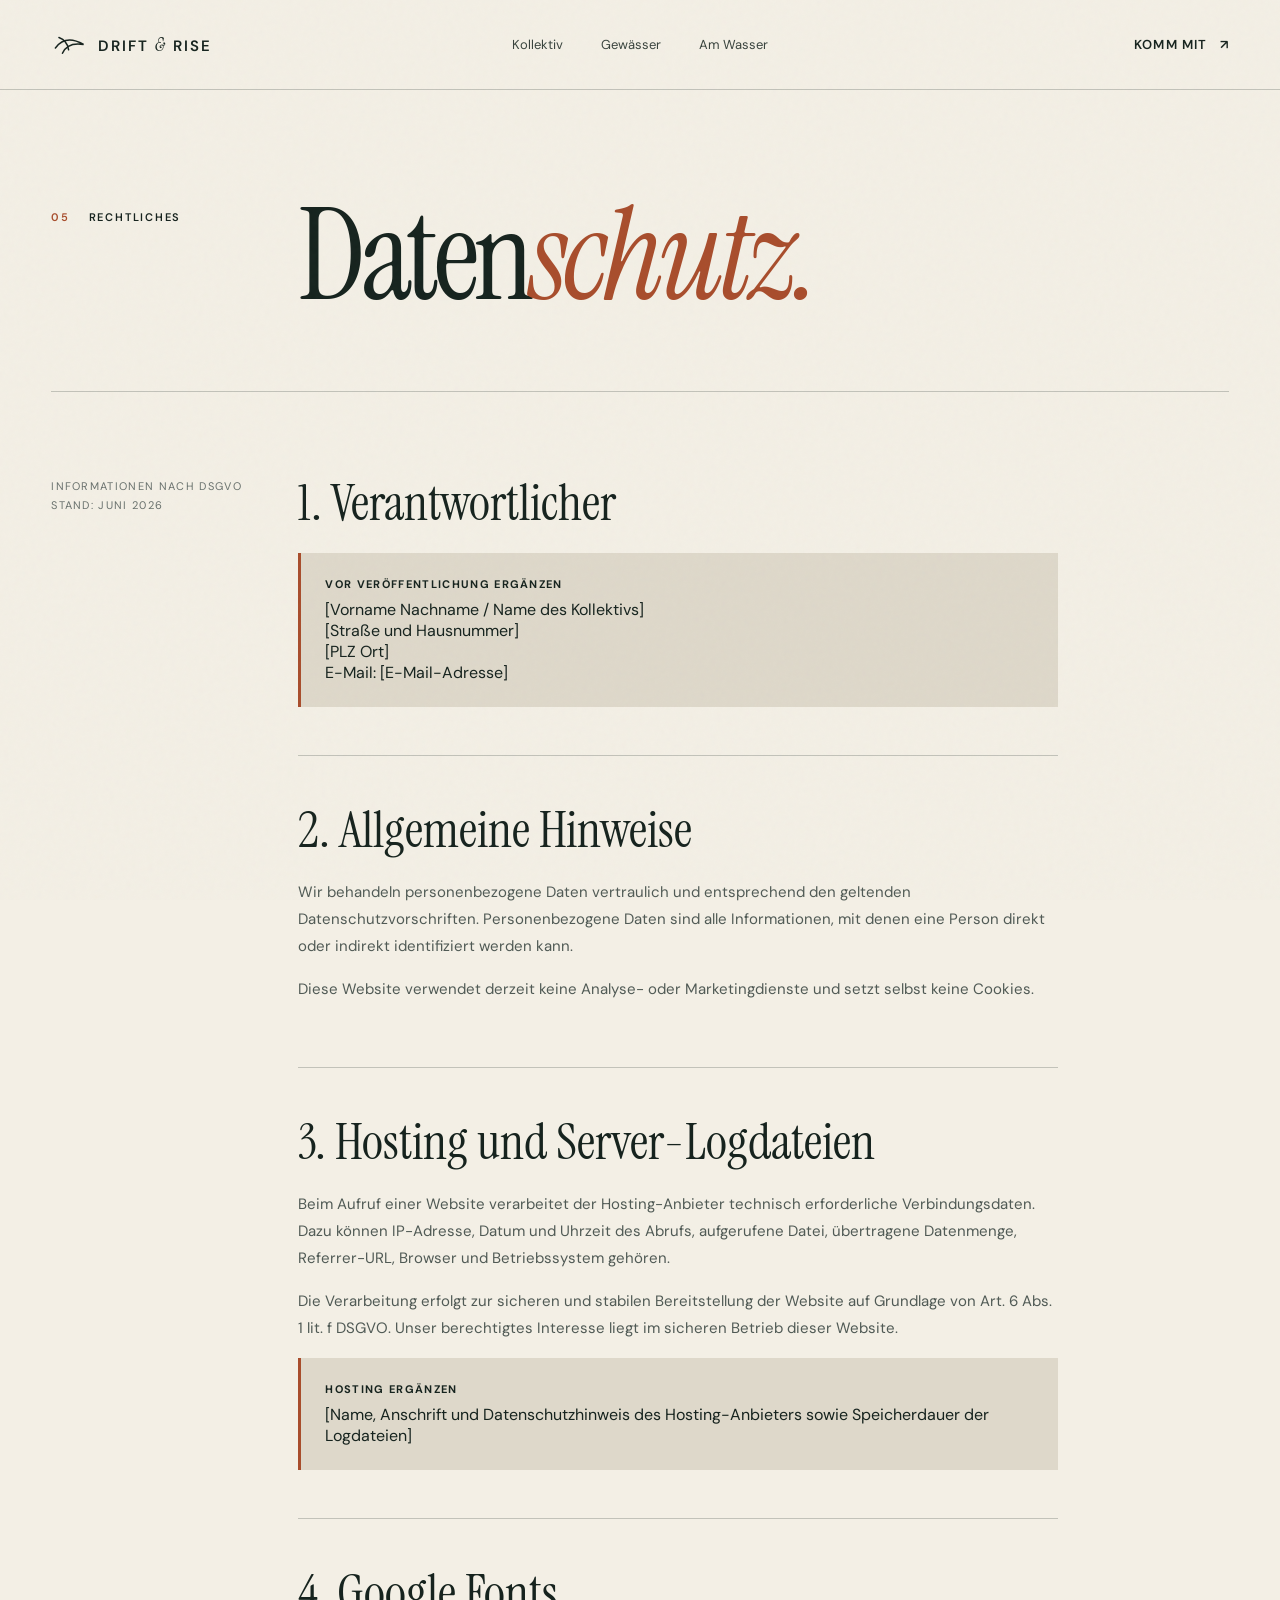
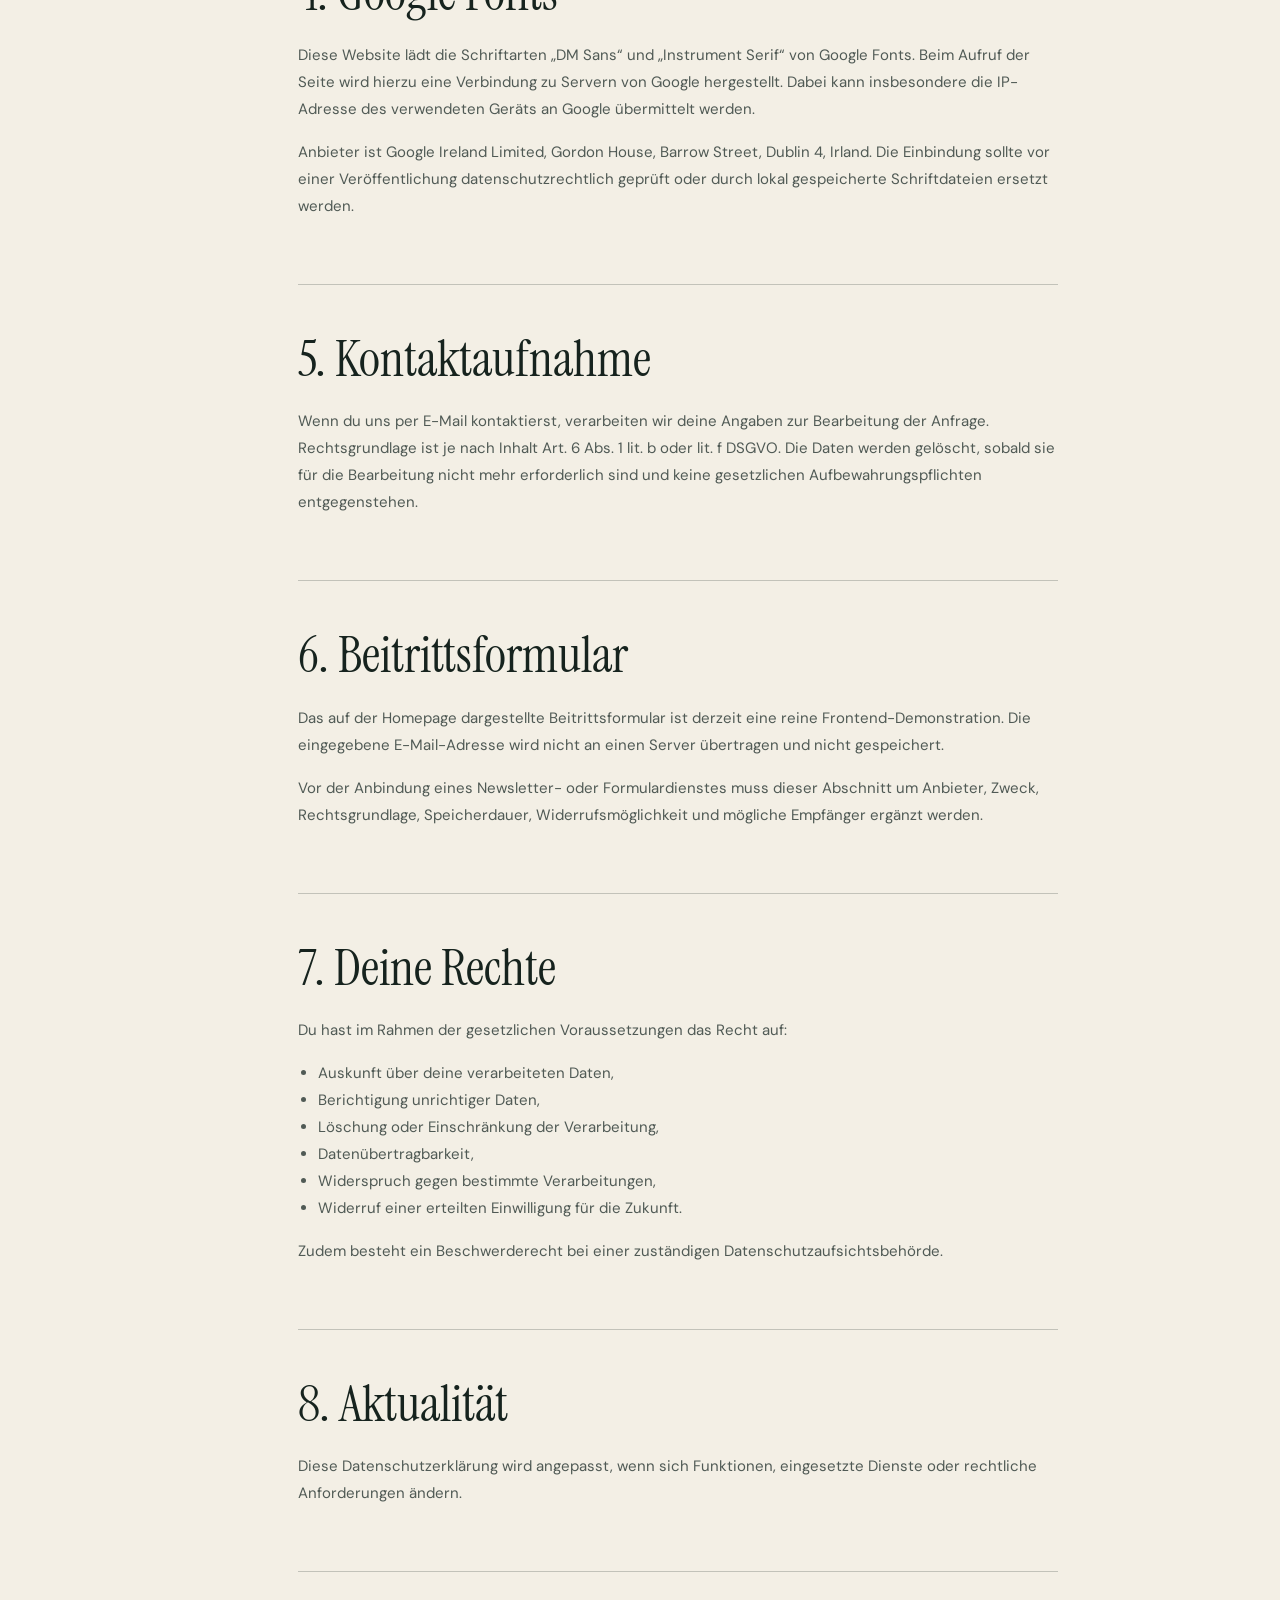
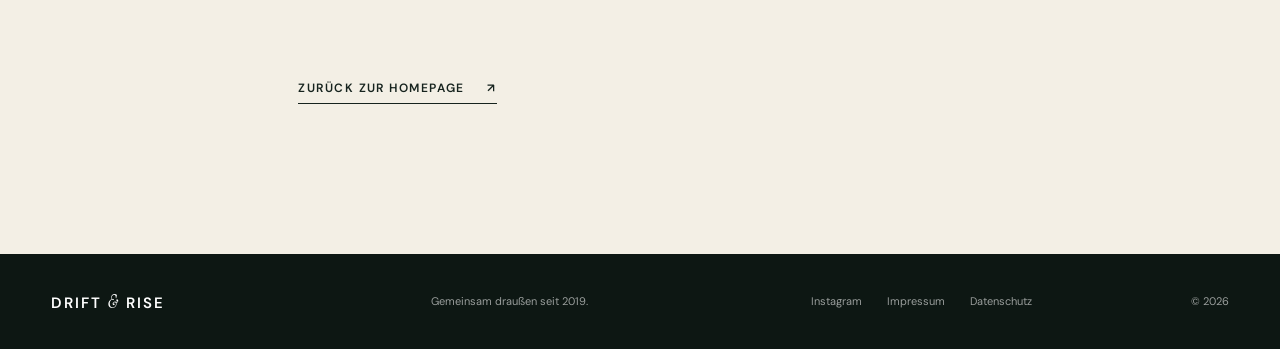
==== datenschutz.html @ ae82c60b "Add files via upload" ====
<!doctype html>
<html lang="de">
  <head>
    <meta charset="UTF-8" />
    <meta name="viewport" content="width=device-width, initial-scale=1.0" />
    <meta name="robots" content="noindex" />
    <title>Datenschutz — Drift & Rise</title>
    <link rel="preconnect" href="https://fonts.googleapis.com" />
    <link rel="preconnect" href="https://fonts.gstatic.com" crossorigin />
    <link
      href="https://fonts.googleapis.com/css2?family=DM+Sans:wght@400;500;600&family=Instrument+Serif:ital@0;1&display=swap"
      rel="stylesheet"
    />
    <link rel="stylesheet" href="styles.css" />
  </head>
  <body class="legal-page">
    <div class="grain" aria-hidden="true"></div>

    <header class="site-header">
      <a class="brand" href="index.html" aria-label="Drift & Rise Startseite">
        <svg viewBox="0 0 42 42" aria-hidden="true">
          <path d="M5 25c8-11 18-12 32-4-12-2-20 1-24 10" />
          <path d="M9 13c6 2 10 7 11 14" />
        </svg>
        <span>DRIFT <i>&</i> RISE</span>
      </a>
      <nav class="desktop-nav" aria-label="Hauptnavigation">
        <a href="index.html#kollektiv">Kollektiv</a>
        <a href="index.html#wasser">Gewässer</a>
        <a href="index.html#tage">Am Wasser</a>
      </nav>
      <a class="header-cta" href="index.html#beitreten">Komm mit <span>↗</span></a>
      <button class="menu-toggle" aria-label="Menü öffnen" aria-expanded="false">
        <span></span><span></span>
      </button>
    </header>

    <div class="mobile-menu" aria-hidden="true">
      <nav>
        <a href="index.html#kollektiv">Kollektiv</a>
        <a href="index.html#wasser">Gewässer</a>
        <a href="index.html#tage">Am Wasser</a>
        <a href="index.html#beitreten">Komm mit</a>
      </nav>
    </div>

    <main class="legal-main">
      <div class="legal-heading">
        <div class="section-label"><span>05</span><p>Rechtliches</p></div>
        <h1>Daten<em>schutz.</em></h1>
      </div>

      <div class="legal-layout">
        <aside class="legal-aside">
          <p>Informationen nach DSGVO<br />Stand: Juni 2026</p>
        </aside>
        <div class="legal-content">
          <section>
            <h2>1. Verantwortlicher</h2>
            <div class="legal-placeholder">
              <strong>Vor Veröffentlichung ergänzen</strong>
              [Vorname Nachname / Name des Kollektivs]<br />
              [Straße und Hausnummer]<br />
              [PLZ Ort]<br />
              E-Mail: [E-Mail-Adresse]
            </div>
          </section>

          <section>
            <h2>2. Allgemeine Hinweise</h2>
            <p>
              Wir behandeln personenbezogene Daten vertraulich und entsprechend
              den geltenden Datenschutzvorschriften. Personenbezogene Daten sind
              alle Informationen, mit denen eine Person direkt oder indirekt
              identifiziert werden kann.
            </p>
            <p>
              Diese Website verwendet derzeit keine Analyse- oder
              Marketingdienste und setzt selbst keine Cookies.
            </p>
          </section>

          <section>
            <h2>3. Hosting und Server-Logdateien</h2>
            <p>
              Beim Aufruf einer Website verarbeitet der Hosting-Anbieter
              technisch erforderliche Verbindungsdaten. Dazu können IP-Adresse,
              Datum und Uhrzeit des Abrufs, aufgerufene Datei, übertragene
              Datenmenge, Referrer-URL, Browser und Betriebssystem gehören.
            </p>
            <p>
              Die Verarbeitung erfolgt zur sicheren und stabilen Bereitstellung
              der Website auf Grundlage von Art. 6 Abs. 1 lit. f DSGVO. Unser
              berechtigtes Interesse liegt im sicheren Betrieb dieser Website.
            </p>
            <div class="legal-placeholder">
              <strong>Hosting ergänzen</strong>
              [Name, Anschrift und Datenschutzhinweis des Hosting-Anbieters sowie
              Speicherdauer der Logdateien]
            </div>
          </section>

          <section>
            <h2>4. Google Fonts</h2>
            <p>
              Diese Website lädt die Schriftarten „DM Sans“ und „Instrument
              Serif“ von Google Fonts. Beim Aufruf der Seite wird hierzu eine
              Verbindung zu Servern von Google hergestellt. Dabei kann
              insbesondere die IP-Adresse des verwendeten Geräts an Google
              übermittelt werden.
            </p>
            <p>
              Anbieter ist Google Ireland Limited, Gordon House, Barrow Street,
              Dublin 4, Irland. Die Einbindung sollte vor einer Veröffentlichung
              datenschutzrechtlich geprüft oder durch lokal gespeicherte
              Schriftdateien ersetzt werden.
            </p>
          </section>

          <section>
            <h2>5. Kontaktaufnahme</h2>
            <p>
              Wenn du uns per E-Mail kontaktierst, verarbeiten wir deine Angaben
              zur Bearbeitung der Anfrage. Rechtsgrundlage ist je nach Inhalt
              Art. 6 Abs. 1 lit. b oder lit. f DSGVO. Die Daten werden gelöscht,
              sobald sie für die Bearbeitung nicht mehr erforderlich sind und
              keine gesetzlichen Aufbewahrungspflichten entgegenstehen.
            </p>
          </section>

          <section>
            <h2>6. Beitrittsformular</h2>
            <p>
              Das auf der Homepage dargestellte Beitrittsformular ist derzeit
              eine reine Frontend-Demonstration. Die eingegebene E-Mail-Adresse
              wird nicht an einen Server übertragen und nicht gespeichert.
            </p>
            <p>
              Vor der Anbindung eines Newsletter- oder Formulardienstes muss
              dieser Abschnitt um Anbieter, Zweck, Rechtsgrundlage,
              Speicherdauer, Widerrufsmöglichkeit und mögliche Empfänger ergänzt
              werden.
            </p>
          </section>

          <section>
            <h2>7. Deine Rechte</h2>
            <p>Du hast im Rahmen der gesetzlichen Voraussetzungen das Recht auf:</p>
            <ul>
              <li>Auskunft über deine verarbeiteten Daten,</li>
              <li>Berichtigung unrichtiger Daten,</li>
              <li>Löschung oder Einschränkung der Verarbeitung,</li>
              <li>Datenübertragbarkeit,</li>
              <li>Widerspruch gegen bestimmte Verarbeitungen,</li>
              <li>Widerruf einer erteilten Einwilligung für die Zukunft.</li>
            </ul>
            <p>
              Zudem besteht ein Beschwerderecht bei einer zuständigen
              Datenschutzaufsichtsbehörde.
            </p>
          </section>

          <section>
            <h2>8. Aktualität</h2>
            <p>
              Diese Datenschutzerklärung wird angepasst, wenn sich Funktionen,
              eingesetzte Dienste oder rechtliche Anforderungen ändern.
            </p>
          </section>

          <a class="text-link legal-back" href="index.html">Zurück zur Homepage <span>↗</span></a>
        </div>
      </div>
    </main>

    <footer>
      <a class="brand footer-brand" href="index.html"><span>DRIFT <i>&</i> RISE</span></a>
      <p>Gemeinsam draußen seit 2019.</p>
      <div>
        <a href="#">Instagram</a>
        <a href="impressum.html">Impressum</a>
        <a href="datenschutz.html" aria-current="page">Datenschutz</a>
      </div>
      <p>© 2026</p>
    </footer>

    <script src="script.js"></script>
  </body>
</html>
---- styles.css ----
:root {
  --ink: #16231e;
  --ink-soft: #26362f;
  --paper: #e9e4d8;
  --paper-light: #f3efe5;
  --rust: #a84d2c;
  --lime: #c8d25a;
  --line: rgba(22, 35, 30, 0.22);
  --serif: "Instrument Serif", Georgia, serif;
  --sans: "DM Sans", Arial, sans-serif;
}

* {
  box-sizing: border-box;
}

html {
  scroll-behavior: smooth;
}

body {
  margin: 0;
  color: var(--ink);
  background: var(--paper);
  font-family: var(--sans);
  font-size: 16px;
}

body.menu-open {
  overflow: hidden;
}

a {
  color: inherit;
  text-decoration: none;
}

button,
input {
  font: inherit;
}

.grain {
  position: fixed;
  inset: 0;
  z-index: 100;
  opacity: 0.035;
  pointer-events: none;
  background-image: url("data:image/svg+xml,%3Csvg viewBox='0 0 180 180' xmlns='http://www.w3.org/2000/svg'%3E%3Cfilter id='n'%3E%3CfeTurbulence type='fractalNoise' baseFrequency='.9' numOctaves='4' stitchTiles='stitch'/%3E%3C/filter%3E%3Crect width='100%25' height='100%25' filter='url(%23n)' opacity='.75'/%3E%3C/svg%3E");
}

.site-header {
  position: absolute;
  z-index: 20;
  top: 0;
  left: 0;
  width: 100%;
  display: grid;
  grid-template-columns: 1fr auto 1fr;
  align-items: center;
  padding: 26px 4vw;
  color: #fff;
  border-bottom: 1px solid rgba(255, 255, 255, 0.28);
}

.brand {
  display: flex;
  align-items: center;
  gap: 10px;
  width: max-content;
  font-size: 15px;
  font-weight: 600;
  letter-spacing: 0.13em;
}

.brand svg {
  width: 37px;
  height: 37px;
  fill: none;
  stroke: currentColor;
  stroke-width: 1.7;
  stroke-linecap: round;
}

.brand i {
  font-family: var(--serif);
  font-size: 19px;
  font-weight: 400;
}

.desktop-nav {
  display: flex;
  gap: 38px;
  font-size: 13px;
}

.desktop-nav a {
  position: relative;
  opacity: 0.84;
}

.desktop-nav a::after {
  content: "";
  position: absolute;
  bottom: -5px;
  left: 0;
  width: 100%;
  height: 1px;
  background: #fff;
  transform: scaleX(0);
  transform-origin: right;
  transition: transform 0.25s ease;
}

.desktop-nav a:hover::after {
  transform: scaleX(1);
  transform-origin: left;
}

.header-cta {
  justify-self: end;
  font-size: 13px;
  font-weight: 600;
  text-transform: uppercase;
  letter-spacing: 0.08em;
}

.header-cta span {
  margin-left: 9px;
}

.menu-toggle,
.mobile-menu {
  display: none;
}

.hero {
  position: relative;
  min-height: 780px;
  height: 100vh;
  color: #fff;
  overflow: hidden;
}

.hero-image,
.hero-shade {
  position: absolute;
  inset: 0;
  width: 100%;
  height: 100%;
}

.hero-image {
  object-fit: cover;
  object-position: center;
  transform: scale(1.025);
  animation: settle 1.8s cubic-bezier(0.2, 0.8, 0.2, 1) forwards;
}

@keyframes settle {
  to {
    transform: scale(1);
  }
}

.hero-shade {
  background:
    linear-gradient(90deg, rgba(8, 18, 15, 0.6) 0%, rgba(8, 18, 15, 0.05) 65%),
    linear-gradient(0deg, rgba(8, 18, 15, 0.55) 0%, transparent 40%),
    linear-gradient(180deg, rgba(8, 18, 15, 0.3) 0%, transparent 30%);
}

.hero-copy {
  position: relative;
  z-index: 2;
  height: 100%;
  display: flex;
  flex-direction: column;
  justify-content: flex-end;
  padding: 150px 4vw 58px;
}

.eyebrow {
  margin: 0 0 24px;
  font-size: 11px;
  font-weight: 600;
  text-transform: uppercase;
  letter-spacing: 0.21em;
}

.light {
  color: rgba(255, 255, 255, 0.73);
}

.hero h1,
.manifesto h2,
.waters h2,
.notes-heading h2,
.join h2 {
  margin: 0;
  font-family: var(--serif);
  font-weight: 400;
  line-height: 0.86;
  letter-spacing: -0.035em;
}

.hero h1 {
  max-width: 950px;
  font-size: clamp(76px, 10.5vw, 164px);
}

em {
  font-weight: 400;
}

.hero-bottom {
  display: flex;
  align-items: flex-end;
  justify-content: space-between;
  margin-top: 46px;
  border-top: 1px solid rgba(255, 255, 255, 0.35);
  padding-top: 23px;
}

.hero-bottom p {
  max-width: 470px;
  margin: 0;
  font-size: 15px;
  line-height: 1.6;
  color: rgba(255, 255, 255, 0.77);
}

.circle-link {
  display: grid;
  width: 48px;
  height: 48px;
  place-items: center;
  border: 1px solid rgba(255, 255, 255, 0.55);
  border-radius: 50%;
  transition: background 0.2s, color 0.2s;
}

.circle-link:hover {
  color: var(--ink);
  background: #fff;
}

.hero-index {
  position: absolute;
  z-index: 3;
  right: 4vw;
  top: 110px;
  color: rgba(255, 255, 255, 0.66);
  font-size: 10px;
  line-height: 1.7;
  letter-spacing: 0.12em;
  text-align: right;
}

.section {
  display: grid;
  grid-template-columns: 21% 1fr;
  padding: 130px 4vw;
}

.section-label {
  display: flex;
  align-items: flex-start;
  gap: 19px;
  padding-top: 10px;
  font-size: 11px;
  font-weight: 600;
  text-transform: uppercase;
  letter-spacing: 0.16em;
}

.section-label span {
  color: var(--rust);
}

.section-label p {
  margin: 0;
}

.manifesto {
  background: var(--paper-light);
}

.manifesto-copy {
  max-width: 1060px;
}

.kicker {
  margin: 0 0 54px;
  font-size: 13px;
  font-weight: 600;
}

.manifesto h2 {
  font-size: clamp(55px, 6.4vw, 102px);
}

.manifesto h2 em {
  color: var(--rust);
}

.manifesto-meta {
  display: flex;
  align-items: flex-end;
  justify-content: space-between;
  margin-top: 70px;
  padding-top: 25px;
  border-top: 1px solid var(--line);
}

.manifesto-meta p {
  max-width: 560px;
  margin: 0;
  color: #5b645f;
  font-size: 15px;
  line-height: 1.8;
}

.text-link {
  padding-bottom: 7px;
  border-bottom: 1px solid currentColor;
  font-size: 12px;
  font-weight: 600;
  text-transform: uppercase;
  letter-spacing: 0.12em;
}

.text-link span {
  margin-left: 18px;
}

.waters {
  min-height: 900px;
  color: #fff;
  background:
    linear-gradient(90deg, rgba(17, 31, 25, 0.96), rgba(18, 41, 32, 0.78)),
    url("assets/river-hero.png") center / cover;
}

.light-label {
  color: rgba(255, 255, 255, 0.77);
}

.light-label span {
  color: var(--lime);
}

.waters-content {
  align-self: center;
}

.waters h2 {
  font-size: clamp(72px, 9vw, 140px);
}

.waters h2 em {
  color: var(--lime);
}

.river-list {
  margin-top: 85px;
}

.river {
  border-top: 1px solid rgba(255, 255, 255, 0.22);
}

.river:last-child {
  border-bottom: 1px solid rgba(255, 255, 255, 0.22);
}

.river button {
  width: 100%;
  display: grid;
  grid-template-columns: 60px 1fr 180px 30px;
  align-items: center;
  padding: 22px 0;
  color: inherit;
  background: transparent;
  border: 0;
  text-align: left;
  cursor: pointer;
}

.river-name {
  font-family: var(--serif);
  font-size: 31px;
}

.river-number,
.river-type {
  color: rgba(255, 255, 255, 0.58);
  font-size: 11px;
  letter-spacing: 0.1em;
  text-transform: uppercase;
}

.river-icon {
  display: grid;
  width: 30px;
  height: 30px;
  place-items: center;
  border: 1px solid rgba(255, 255, 255, 0.3);
  border-radius: 50%;
  opacity: 0;
  transform: translate(-7px, 7px);
  transition: 0.25s ease;
}

.river:hover .river-icon,
.river.active .river-icon {
  opacity: 1;
  transform: translate(0);
}

.river:hover .river-name {
  font-style: italic;
  color: var(--lime);
}

.field-notes {
  background: var(--paper);
  padding-bottom: 150px;
}

.notes-heading h2 {
  font-size: clamp(72px, 8.5vw, 132px);
}

.notes-heading h2 em {
  color: var(--rust);
}

.notes-grid {
  grid-column: 1 / -1;
  display: grid;
  grid-template-columns: 1.2fr 0.8fr 0.85fr;
  gap: 18px;
  margin-top: 90px;
}

.note-card {
  position: relative;
  min-height: 520px;
  overflow: hidden;
  padding: 36px;
}

.note-content {
  position: absolute;
  z-index: 2;
  right: 36px;
  bottom: 38px;
  left: 36px;
}

.note-tag {
  margin: 0 0 18px;
  font-size: 10px;
  font-weight: 600;
  text-transform: uppercase;
  letter-spacing: 0.15em;
  opacity: 0.68;
}

.note-card h3 {
  margin: 0;
  font-family: var(--serif);
  font-size: 42px;
  font-weight: 400;
  line-height: 0.95;
}

.note-content > p:last-child {
  max-width: 330px;
  margin: 19px 0 0;
  font-size: 13px;
  line-height: 1.6;
  opacity: 0.72;
}

.note-dark {
  color: #fff;
  background: var(--ink-soft);
}

.note-light {
  background: #d3d2b8;
}

.note-rust {
  color: #fff;
  background: var(--rust);
}

.note-arrow {
  position: absolute;
  top: 35px;
  right: 35px;
  z-index: 3;
  display: grid;
  width: 38px;
  height: 38px;
  place-items: center;
  border: 1px solid rgba(255, 255, 255, 0.42);
  border-radius: 50%;
}

.topo-art {
  position: absolute;
  inset: 0;
  opacity: 0.3;
}

.topo-art svg {
  width: 100%;
  height: 100%;
  fill: none;
  stroke: var(--lime);
  stroke-width: 1.1;
}

.topo-art circle {
  fill: var(--lime);
  stroke: none;
}

.quote-mark {
  font-family: var(--serif);
  font-size: 120px;
  line-height: 1;
  color: var(--rust);
}

blockquote {
  margin: 40px 0 0;
  font-family: var(--serif);
  font-size: 37px;
  font-style: italic;
  line-height: 1.1;
}

.hatch-lines {
  position: absolute;
  inset: -10%;
  opacity: 0.15;
  background: repeating-linear-gradient(
    112deg,
    transparent 0,
    transparent 28px,
    #fff 29px,
    #fff 30px
  );
  transform: rotate(-7deg);
}

.join {
  position: relative;
  display: grid;
  grid-template-columns: 1fr 0.72fr;
  gap: 10vw;
  overflow: hidden;
  padding: 140px 8vw;
  color: #fff;
  background: var(--ink);
}

.join-copy,
.join-form {
  position: relative;
  z-index: 2;
}

.join h2 {
  font-size: clamp(65px, 7vw, 110px);
}

.join h2 em {
  color: var(--lime);
}

.join-copy > p:last-child {
  max-width: 500px;
  margin: 40px 0 0;
  color: rgba(255, 255, 255, 0.63);
  font-size: 14px;
  line-height: 1.7;
}

.join-form {
  align-self: end;
  padding-bottom: 7px;
}

.join-form label {
  display: block;
  margin-bottom: 16px;
  color: rgba(255, 255, 255, 0.57);
  font-size: 11px;
  font-weight: 600;
  text-transform: uppercase;
  letter-spacing: 0.15em;
}

.input-row {
  display: flex;
  border-bottom: 1px solid rgba(255, 255, 255, 0.48);
}

.input-row input {
  width: 100%;
  padding: 18px 0;
  color: #fff;
  background: transparent;
  border: 0;
  outline: none;
  font-family: var(--serif);
  font-size: 27px;
}

.input-row input::placeholder {
  color: rgba(255, 255, 255, 0.28);
}

.input-row button {
  color: var(--lime);
  background: none;
  border: 0;
  font-size: 22px;
  cursor: pointer;
}

.form-status {
  min-height: 20px;
  margin: 15px 0 0;
  color: var(--lime);
  font-size: 12px;
}

.join-mark {
  position: absolute;
  right: -40px;
  top: -50px;
  width: 430px;
  color: rgba(255, 255, 255, 0.035);
}

.join-mark svg {
  fill: none;
  stroke: currentColor;
  stroke-width: 2;
}

footer {
  display: grid;
  grid-template-columns: 1fr 1fr 1fr auto;
  align-items: center;
  gap: 30px;
  padding: 35px 4vw;
  color: rgba(255, 255, 255, 0.58);
  background: #0d1713;
  font-size: 11px;
}

.footer-brand {
  color: #fff;
}

footer p {
  margin: 0;
}

footer div {
  display: flex;
  gap: 25px;
}

.legal-page {
  background: var(--paper-light);
}

.legal-page .site-header {
  position: relative;
  color: var(--ink);
  background: var(--paper-light);
  border-color: var(--line);
}

.legal-page .desktop-nav a::after {
  background: var(--ink);
}

.legal-page .menu-toggle span {
  background: var(--ink);
}

.legal-page.menu-open .menu-toggle span {
  background: #fff;
}

.legal-main {
  min-height: 70vh;
  padding: 110px 4vw 150px;
}

.legal-heading {
  display: grid;
  grid-template-columns: 21% 1fr;
  padding-bottom: 80px;
  border-bottom: 1px solid var(--line);
}

.legal-heading h1 {
  max-width: 1000px;
  margin: 0;
  font-family: var(--serif);
  font-size: clamp(76px, 10vw, 155px);
  font-weight: 400;
  line-height: 0.87;
  letter-spacing: -0.04em;
}

.legal-heading h1 em {
  color: var(--rust);
}

.legal-layout {
  display: grid;
  grid-template-columns: 21% minmax(0, 760px);
  padding-top: 85px;
}

.legal-aside {
  color: #69716d;
  font-size: 11px;
  line-height: 1.7;
  text-transform: uppercase;
  letter-spacing: 0.12em;
}

.legal-aside p {
  margin: 0;
}

.legal-content section {
  padding: 0 0 48px;
  margin-bottom: 48px;
  border-bottom: 1px solid var(--line);
}

.legal-content section:last-child {
  margin-bottom: 0;
}

.legal-content h2 {
  margin: 0 0 24px;
  font-family: var(--serif);
  font-size: clamp(34px, 4vw, 52px);
  font-weight: 400;
  line-height: 1;
}

.legal-content h3 {
  margin: 30px 0 10px;
  font-size: 13px;
  text-transform: uppercase;
  letter-spacing: 0.1em;
}

.legal-content p,
.legal-content li {
  color: #505a55;
  font-size: 15px;
  line-height: 1.8;
}

.legal-content p {
  margin: 0 0 16px;
}

.legal-content ul {
  padding-left: 20px;
}

.legal-content a {
  border-bottom: 1px solid currentColor;
}

.legal-placeholder {
  padding: 24px;
  color: var(--ink);
  background: #ded8ca;
  border-left: 3px solid var(--rust);
}

.legal-placeholder strong {
  display: block;
  margin-bottom: 8px;
  font-size: 11px;
  text-transform: uppercase;
  letter-spacing: 0.12em;
}

.legal-back {
  display: inline-block;
  margin-top: 60px;
}

.reveal {
  opacity: 0;
  transform: translateY(28px);
  transition: opacity 0.7s ease, transform 0.7s ease;
}

.reveal.visible {
  opacity: 1;
  transform: translateY(0);
}

@media (max-width: 900px) {
  .desktop-nav,
  .header-cta {
    display: none;
  }

  .site-header {
    grid-template-columns: 1fr auto;
    padding: 20px;
  }

  .legal-heading,
  .legal-layout {
    grid-template-columns: 1fr;
  }

  .legal-main {
    padding: 75px 20px 100px;
  }

  .legal-heading .section-label {
    margin-bottom: 50px;
  }

  .legal-aside {
    margin-bottom: 55px;
  }

  .menu-toggle {
    display: flex;
    flex-direction: column;
    gap: 6px;
    width: 40px;
    padding: 10px 5px;
    background: none;
    border: 0;
  }

  .menu-toggle span {
    width: 100%;
    height: 1px;
    background: #fff;
    transition: 0.3s;
  }

  .menu-open .menu-toggle span:first-child {
    transform: translateY(3.5px) rotate(45deg);
  }

  .menu-open .menu-toggle span:last-child {
    transform: translateY(-3.5px) rotate(-45deg);
  }

  .mobile-menu {
    position: fixed;
    z-index: 15;
    inset: 0;
    display: grid;
    place-items: center;
    visibility: hidden;
    color: #fff;
    background: var(--ink);
    opacity: 0;
    transition: 0.3s;
  }

  .menu-open .mobile-menu {
    visibility: visible;
    opacity: 1;
  }

  .mobile-menu nav {
    display: flex;
    flex-direction: column;
    gap: 22px;
    font-family: var(--serif);
    font-size: 50px;
    text-align: center;
  }

  .hero {
    min-height: 720px;
  }

  .hero-copy {
    padding: 120px 20px 30px;
  }

  .hero h1 {
    font-size: clamp(62px, 18vw, 108px);
  }

  .legal-heading h1 {
    font-size: 67px;
  }

  .hero-index {
    display: none;
  }

  .section {
    grid-template-columns: 1fr;
    padding: 90px 20px;
  }

  .section-label {
    margin-bottom: 65px;
  }

  .manifesto-meta {
    display: block;
  }

  .manifesto-meta .text-link {
    display: inline-block;
    margin-top: 35px;
  }

  .waters {
    min-height: auto;
  }

  .river button {
    grid-template-columns: 40px 1fr 30px;
  }

  .river-type {
    display: none;
  }

  .notes-grid {
    grid-template-columns: 1fr;
    margin-top: 60px;
  }

  .note-card {
    min-height: 450px;
  }

  .join {
    grid-template-columns: 1fr;
    padding: 100px 20px;
  }

  .join-form {
    margin-top: 30px;
  }

  footer {
    grid-template-columns: 1fr 1fr;
  }
}

@media (max-width: 520px) {
  .hero h1 {
    font-size: 67px;
  }

  .hero-bottom {
    align-items: center;
  }

  .hero-bottom p {
    max-width: 270px;
    font-size: 13px;
  }

  .manifesto h2 {
    font-size: 50px;
  }

  .waters h2,
  .notes-heading h2 {
    font-size: 68px;
  }

  .join h2 {
    font-size: 59px;
  }

  footer {
    grid-template-columns: 1fr;
  }

  footer div {
    flex-wrap: wrap;
  }
}

@media (prefers-reduced-motion: reduce) {
  html {
    scroll-behavior: auto;
  }

  *,
  *::before,
  *::after {
    animation-duration: 0.01ms !important;
    transition-duration: 0.01ms !important;
  }
}
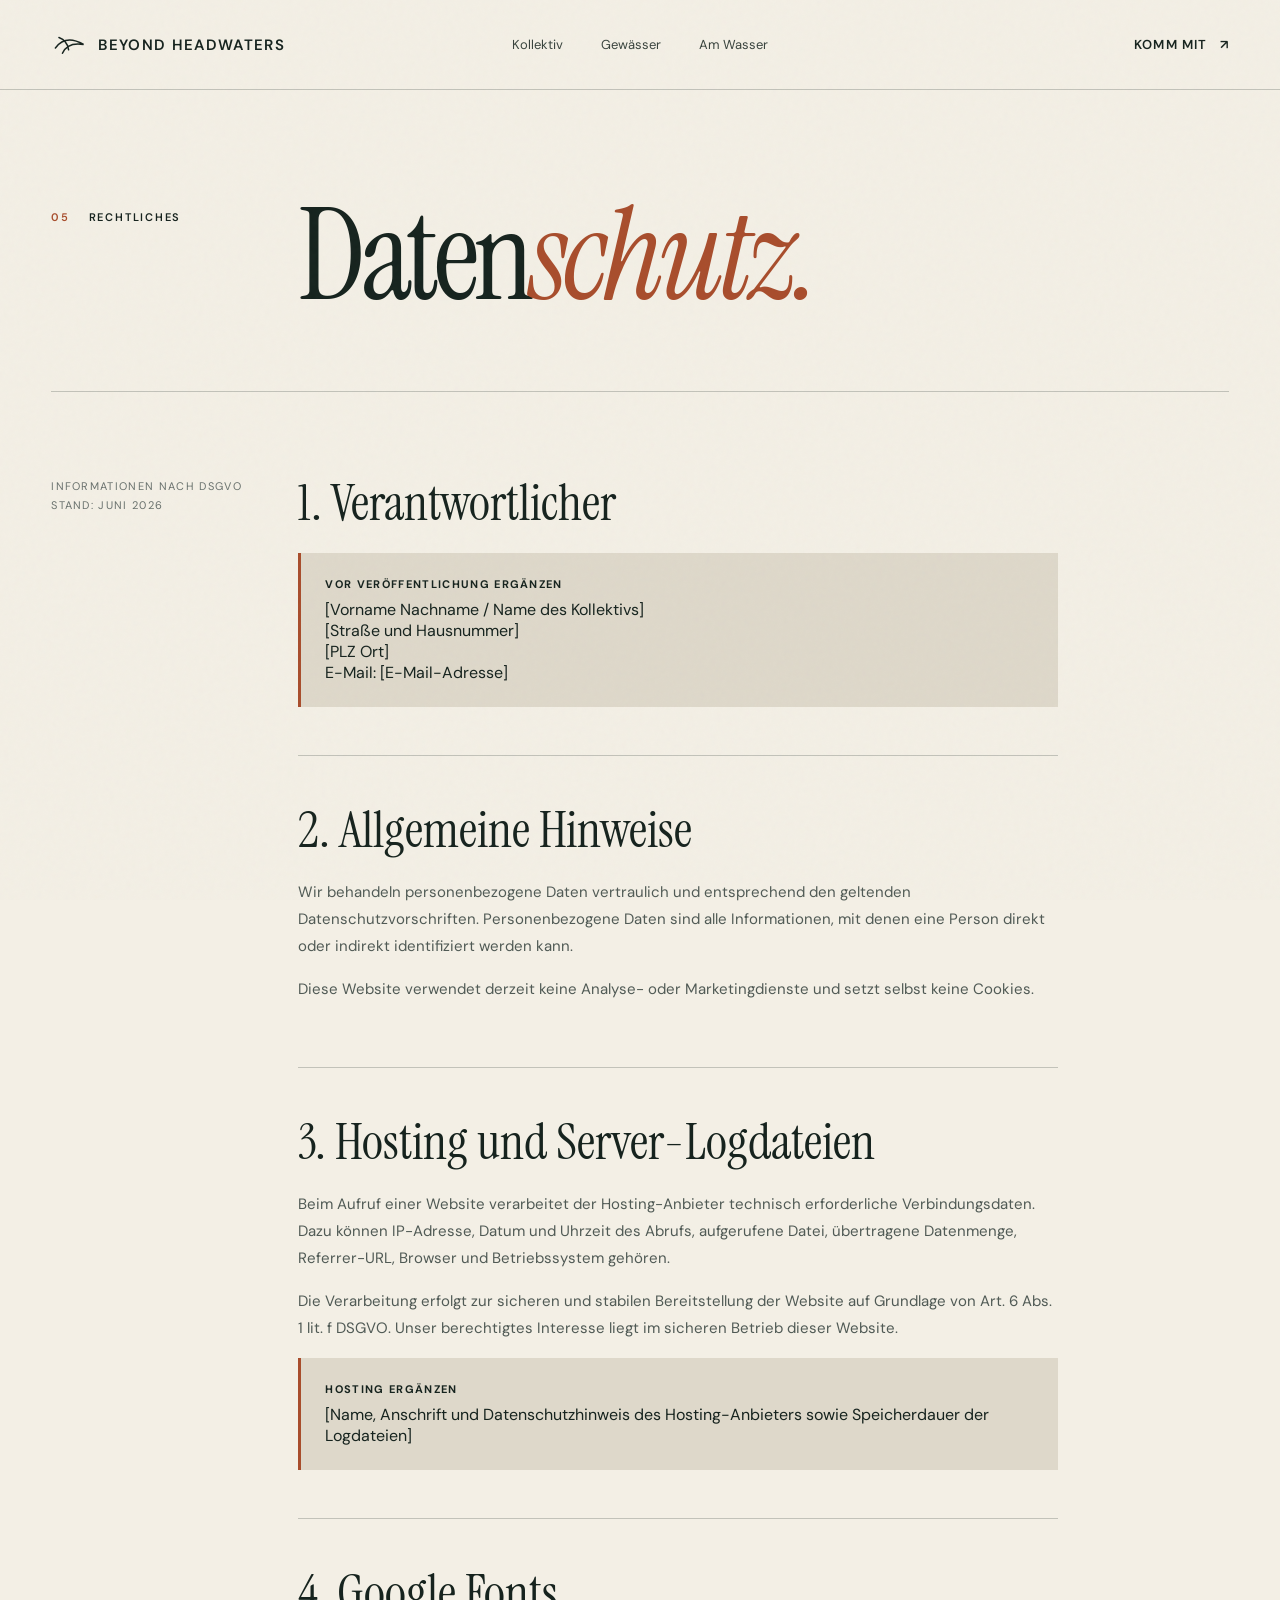
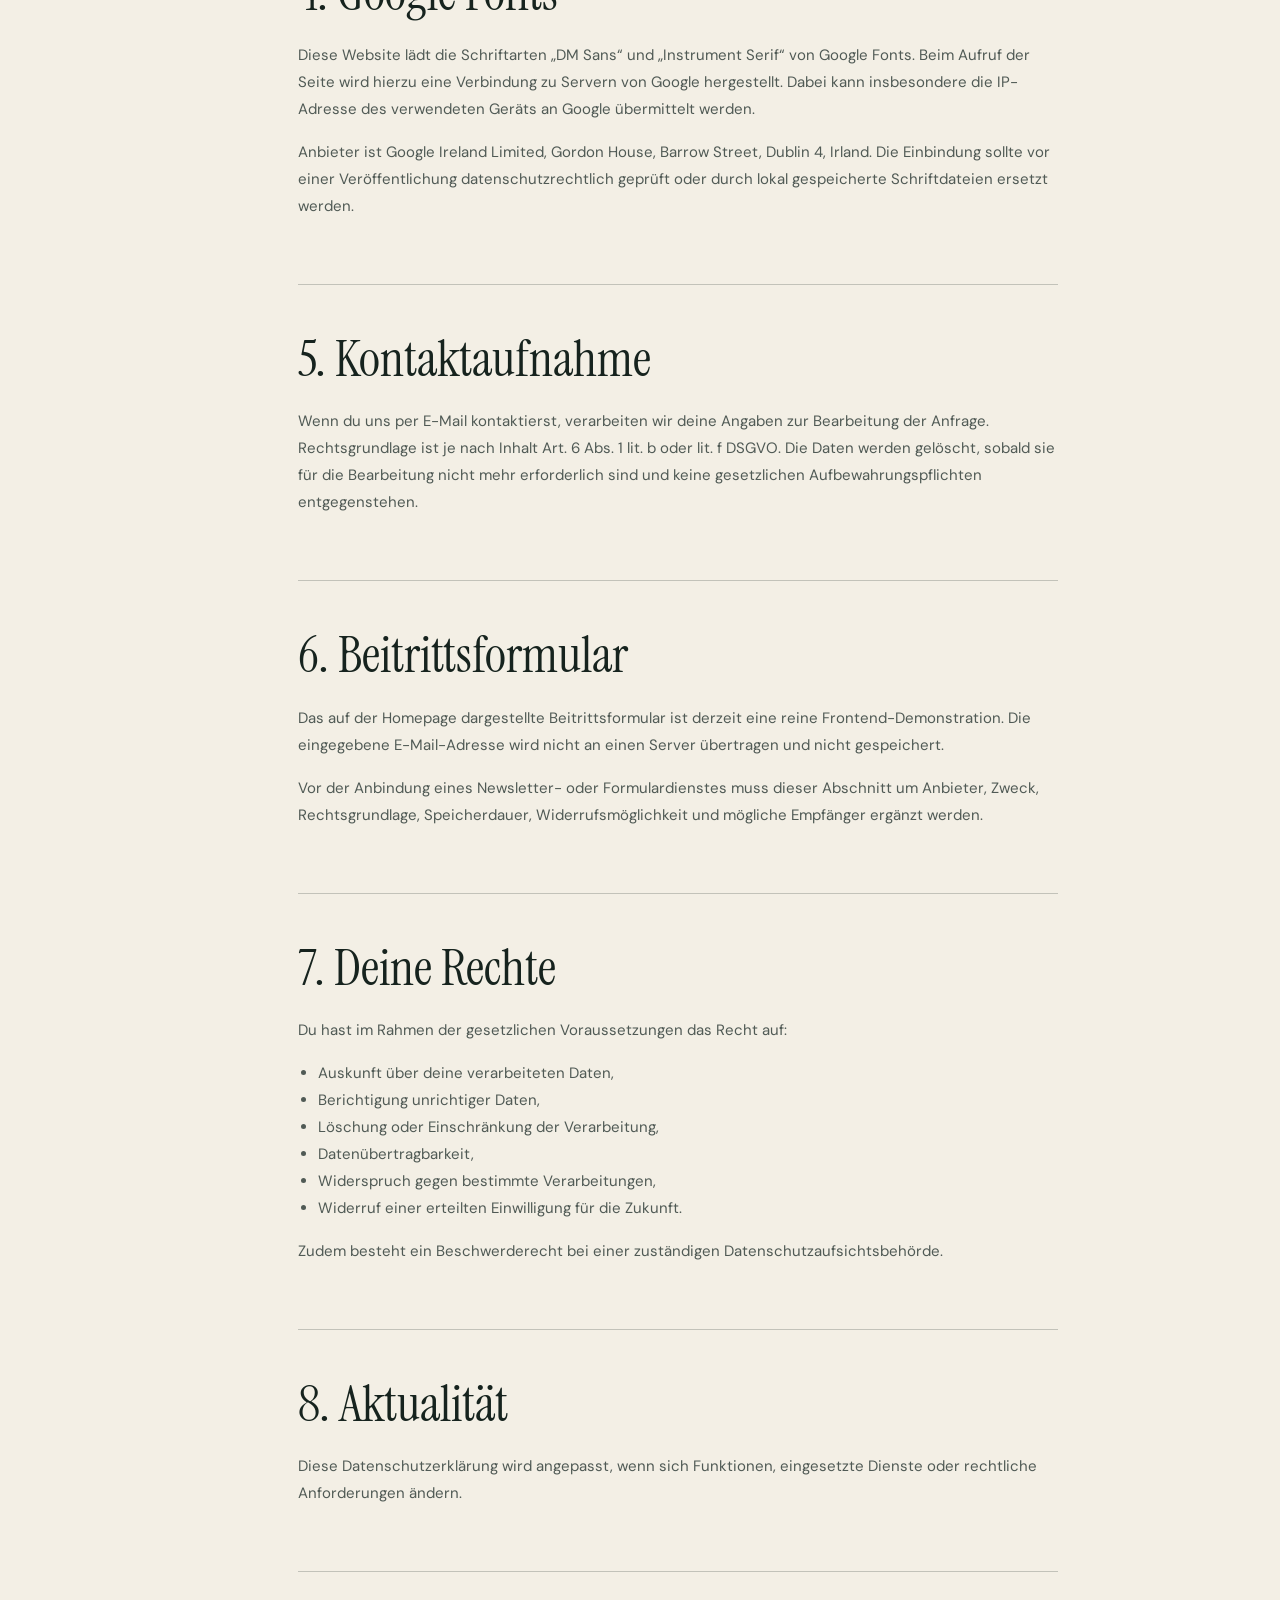
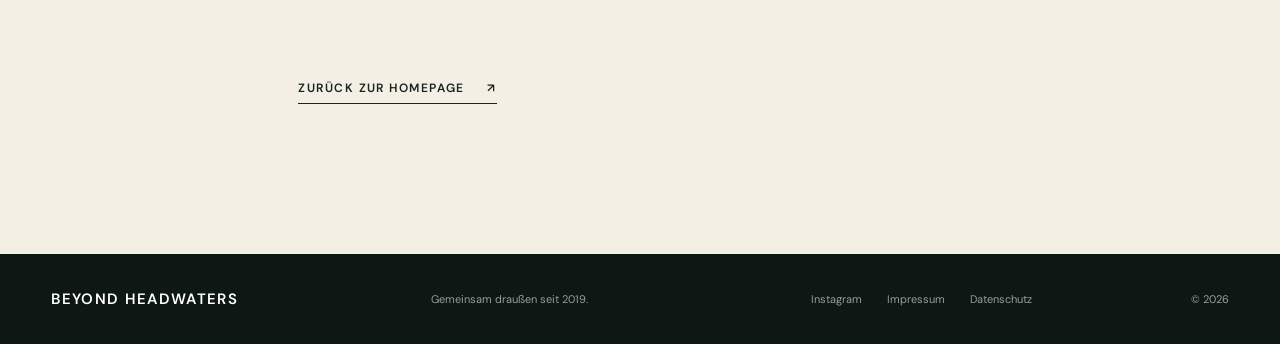
==== commit d53bb66f: "Add files via upload" ====
--- a/datenschutz.html
+++ b/datenschutz.html
@@ -4,7 +4,7 @@
     <meta charset="UTF-8" />
     <meta name="viewport" content="width=device-width, initial-scale=1.0" />
     <meta name="robots" content="noindex" />
-    <title>Datenschutz — Drift & Rise</title>
+    <title>Datenschutz — Beyond Headwaters</title>
     <link rel="preconnect" href="https://fonts.googleapis.com" />
     <link rel="preconnect" href="https://fonts.gstatic.com" crossorigin />
     <link
@@ -17,12 +17,12 @@
     <div class="grain" aria-hidden="true"></div>
 
     <header class="site-header">
-      <a class="brand" href="index.html" aria-label="Drift & Rise Startseite">
+      <a class="brand" href="index.html" aria-label="Beyond Headwaters Startseite">
         <svg viewBox="0 0 42 42" aria-hidden="true">
           <path d="M5 25c8-11 18-12 32-4-12-2-20 1-24 10" />
           <path d="M9 13c6 2 10 7 11 14" />
         </svg>
-        <span>DRIFT <i>&</i> RISE</span>
+        <span>BEYOND HEADWATERS</span>
       </a>
       <nav class="desktop-nav" aria-label="Hauptnavigation">
         <a href="index.html#kollektiv">Kollektiv</a>
@@ -174,7 +174,7 @@
     </main>
 
     <footer>
-      <a class="brand footer-brand" href="index.html"><span>DRIFT <i>&</i> RISE</span></a>
+      <a class="brand footer-brand" href="index.html"><span>BEYOND HEADWATERS</span></a>
       <p>Gemeinsam draußen seit 2019.</p>
       <div>
         <a href="#">Instagram</a>
--- a/styles.css
+++ b/styles.css
@@ -70,7 +70,7 @@
   width: max-content;
   font-size: 15px;
   font-weight: 600;
-  letter-spacing: 0.13em;
+  letter-spacing: 0.09em;
 }
 
 .brand svg {
@@ -976,6 +976,17 @@
 }
 
 @media (max-width: 520px) {
+  .brand {
+    gap: 8px;
+    font-size: 12px;
+    letter-spacing: 0.06em;
+  }
+
+  .brand svg {
+    width: 32px;
+    height: 32px;
+  }
+
   .hero h1 {
     font-size: 67px;
   }
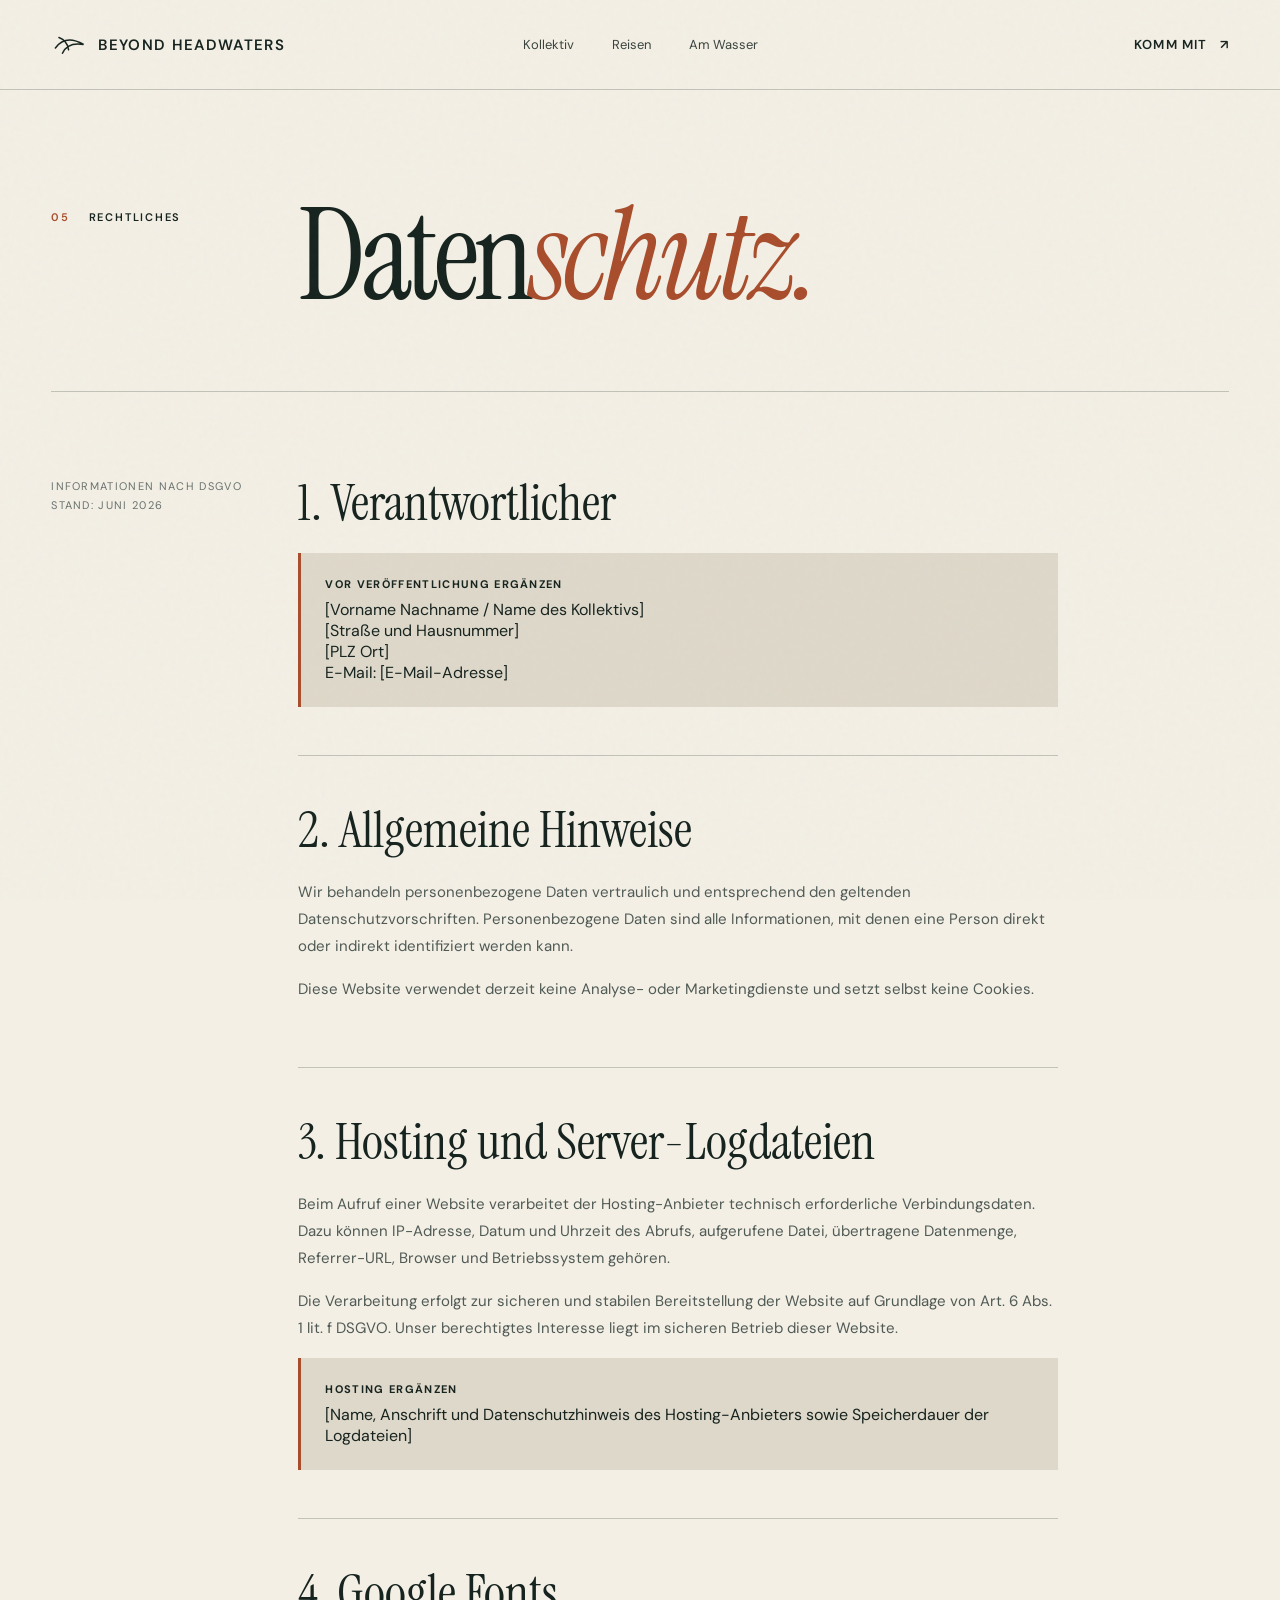
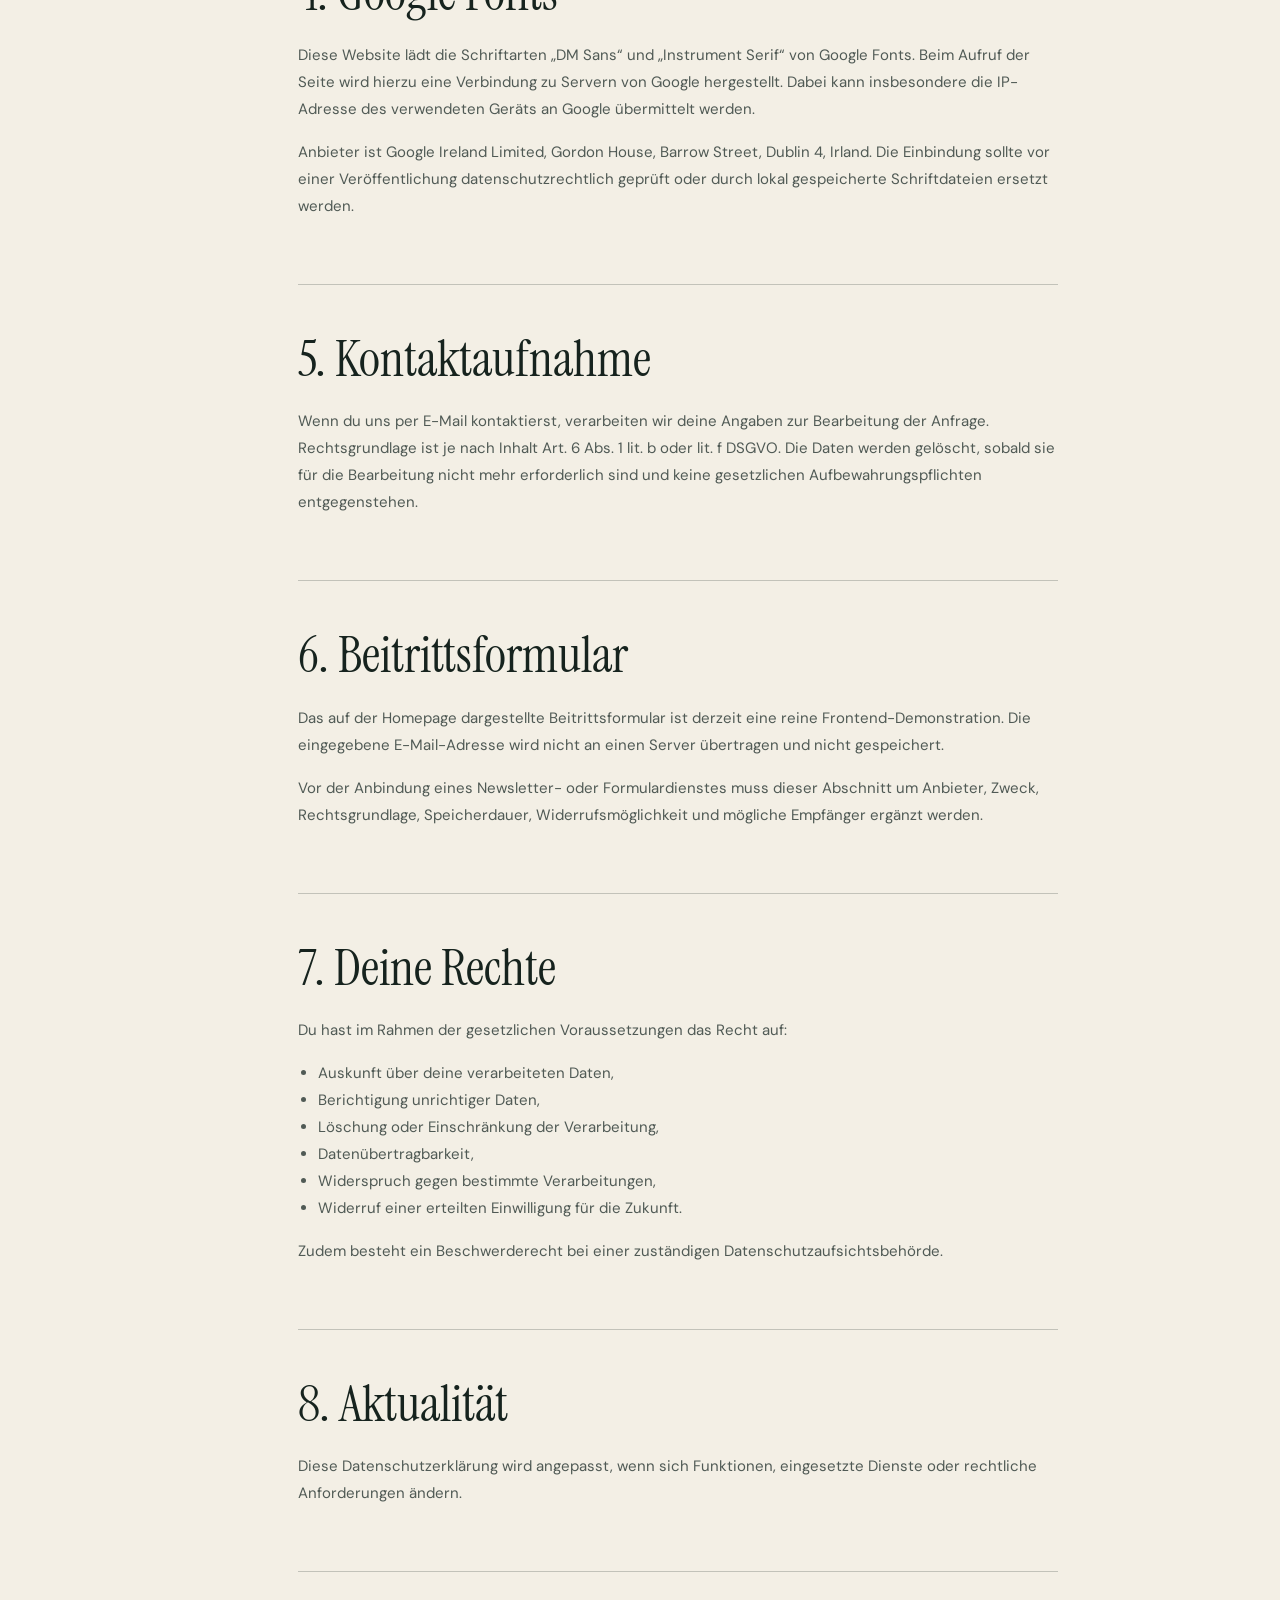
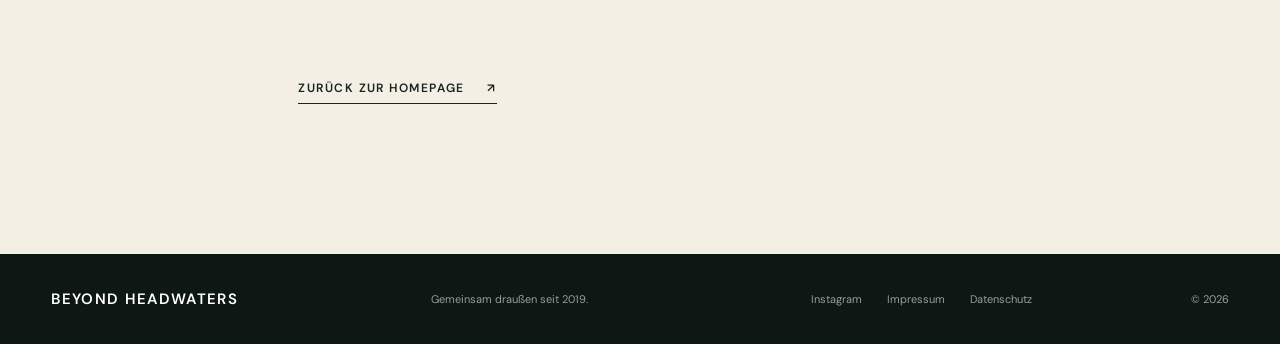
==== commit faa72d7d: "Add files via upload" ====
--- a/datenschutz.html
+++ b/datenschutz.html
@@ -26,7 +26,7 @@
       </a>
       <nav class="desktop-nav" aria-label="Hauptnavigation">
         <a href="index.html#kollektiv">Kollektiv</a>
-        <a href="index.html#wasser">Gewässer</a>
+        <a href="index.html#wasser">Reisen</a>
         <a href="index.html#tage">Am Wasser</a>
       </nav>
       <a class="header-cta" href="index.html#beitreten">Komm mit <span>↗</span></a>
@@ -38,7 +38,7 @@
     <div class="mobile-menu" aria-hidden="true">
       <nav>
         <a href="index.html#kollektiv">Kollektiv</a>
-        <a href="index.html#wasser">Gewässer</a>
+        <a href="index.html#wasser">Reisen</a>
         <a href="index.html#tage">Am Wasser</a>
         <a href="index.html#beitreten">Komm mit</a>
       </nav>
--- a/styles.css
+++ b/styles.css
@@ -216,7 +216,7 @@
 .hero-bottom {
   display: flex;
   align-items: flex-end;
-  justify-content: space-between;
+  justify-content: flex-end;
   margin-top: 46px;
   border-top: 1px solid rgba(255, 255, 255, 0.35);
   padding-top: 23px;
@@ -374,7 +374,7 @@
   border-bottom: 1px solid rgba(255, 255, 255, 0.22);
 }
 
-.river button {
+.river a {
   width: 100%;
   display: grid;
   grid-template-columns: 60px 1fr 180px 30px;
@@ -384,7 +384,6 @@
   background: transparent;
   border: 0;
   text-align: left;
-  cursor: pointer;
 }
 
 .river-name {
@@ -811,6 +810,127 @@
   margin-top: 60px;
 }
 
+.travel-page {
+  background: var(--paper);
+}
+
+.travel-page .site-header {
+  color: #fff;
+}
+
+.travel-page .desktop-nav a::after {
+  background: #fff;
+}
+
+.travel-page .menu-toggle span {
+  background: #fff;
+}
+
+.travel-page.menu-open .menu-toggle span {
+  background: var(--ink);
+}
+
+.travel-hero {
+  position: relative;
+  min-height: 78vh;
+  display: flex;
+  align-items: flex-end;
+  padding: 150px 5vw 80px;
+  overflow: hidden;
+  color: #fff;
+  background: #132018;
+}
+
+.travel-hero::after {
+  content: "";
+  position: absolute;
+  inset: 0;
+  background: linear-gradient(180deg, rgba(13, 23, 18, 0.16), rgba(13, 23, 18, 0.76));
+}
+
+.travel-hero img {
+  position: absolute;
+  inset: 0;
+  width: 100%;
+  height: 100%;
+  object-fit: cover;
+}
+
+.travel-hero-copy {
+  position: relative;
+  z-index: 1;
+}
+
+.travel-hero h1 {
+  max-width: 980px;
+  margin: 0;
+  font-family: var(--serif);
+  font-size: clamp(74px, 11vw, 160px);
+  font-weight: 400;
+  line-height: 0.9;
+}
+
+.travel-hero h1 em {
+  color: var(--lime);
+}
+
+.travel-detail {
+  background: var(--paper);
+}
+
+.travel-layout {
+  display: grid;
+  grid-template-columns: 260px minmax(0, 760px);
+  gap: clamp(50px, 8vw, 120px);
+  align-items: start;
+}
+
+.travel-facts {
+  display: grid;
+  gap: 18px;
+  padding-top: 8px;
+}
+
+.travel-facts p {
+  margin: 0;
+  padding-bottom: 18px;
+  color: #59625d;
+  font-size: 13px;
+  line-height: 1.5;
+  border-bottom: 1px solid var(--line);
+}
+
+.travel-facts strong {
+  display: block;
+  margin-bottom: 5px;
+  color: var(--ink);
+  font-size: 11px;
+  text-transform: uppercase;
+  letter-spacing: 0.12em;
+}
+
+.travel-copy h2 {
+  max-width: 760px;
+  margin: 0 0 34px;
+  font-family: var(--serif);
+  font-size: clamp(42px, 5vw, 74px);
+  font-weight: 400;
+  line-height: 0.98;
+}
+
+.travel-copy p {
+  max-width: 660px;
+  margin: 0 0 20px;
+  color: #505a55;
+  font-size: 17px;
+  line-height: 1.8;
+}
+
+.travel-copy .text-link {
+  display: inline-block;
+  margin-top: 34px;
+}
+
 .reveal {
   opacity: 0;
   transform: translateY(28px);
@@ -848,6 +968,19 @@
 
   .legal-aside {
     margin-bottom: 55px;
+  }
+
+  .travel-hero {
+    min-height: 680px;
+    padding: 130px 20px 58px;
+  }
+
+  .travel-layout {
+    grid-template-columns: 1fr;
+  }
+
+  .travel-facts {
+    grid-template-columns: repeat(2, minmax(0, 1fr));
   }
 
   .menu-toggle {
@@ -944,7 +1077,7 @@
     min-height: auto;
   }
 
-  .river button {
+  .river a {
     grid-template-columns: 40px 1fr 30px;
   }
 
@@ -991,6 +1124,14 @@
     font-size: 67px;
   }
 
+  .travel-hero h1 {
+    font-size: 62px;
+  }
+
+  .travel-facts {
+    grid-template-columns: 1fr;
+  }
+
   .hero-bottom {
     align-items: center;
   }
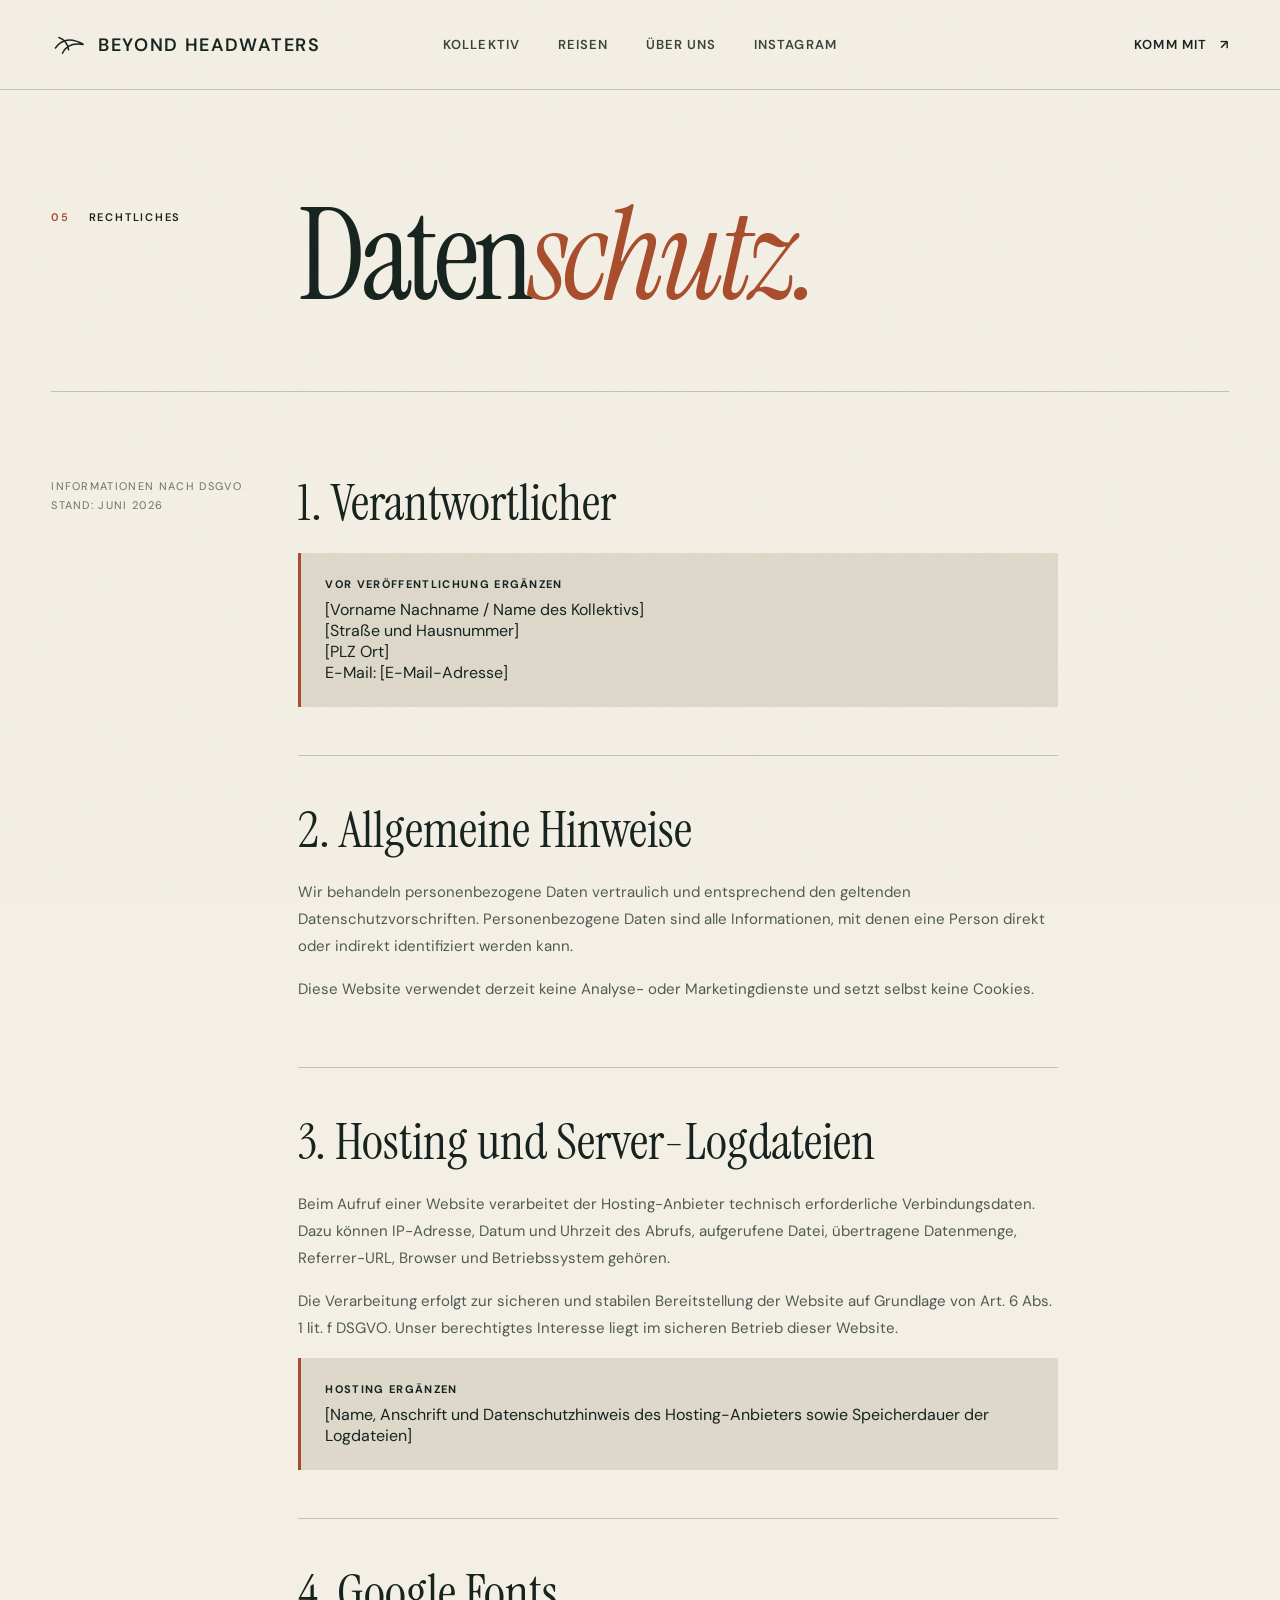
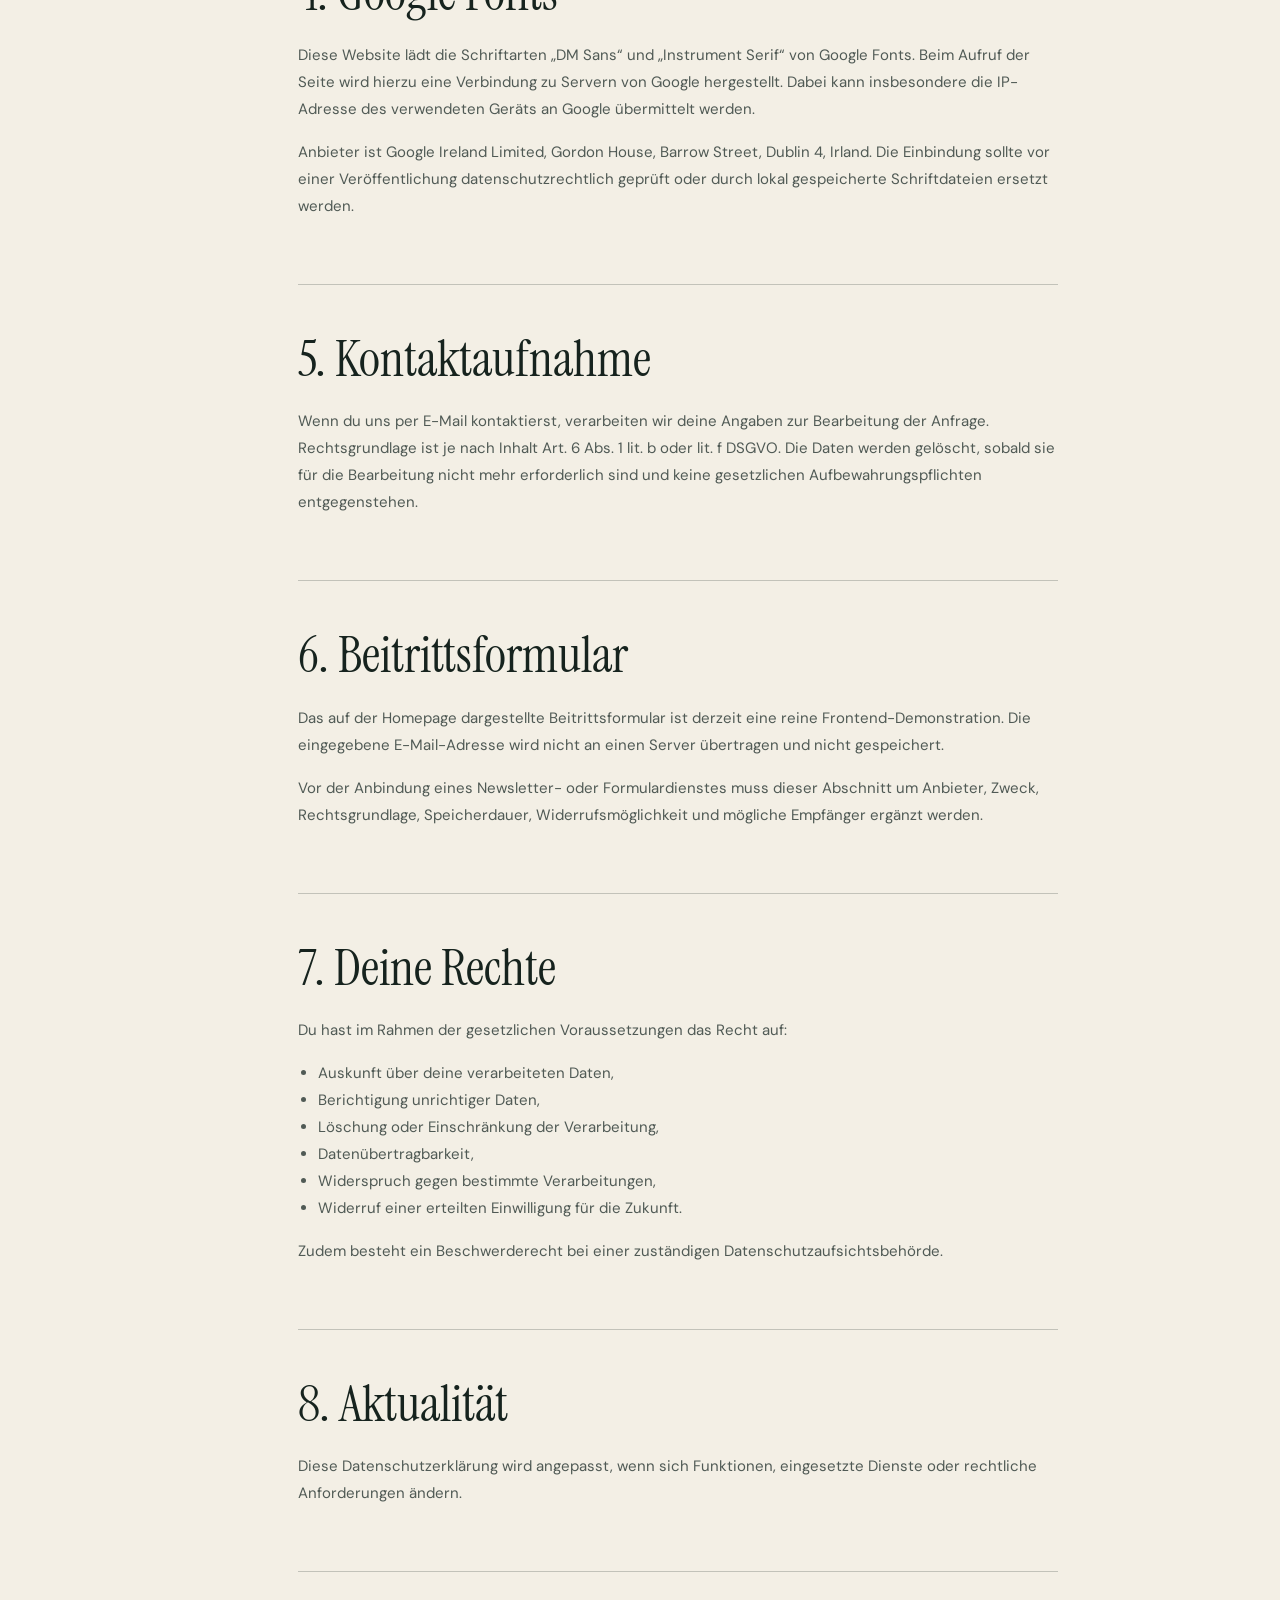
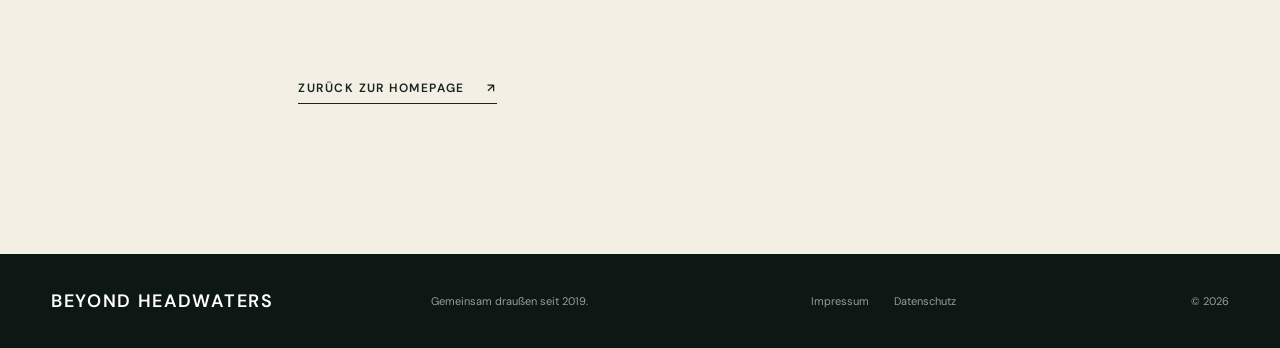
==== commit 80c72589: "Add files via upload" ====
--- a/datenschutz.html
+++ b/datenschutz.html
@@ -27,7 +27,8 @@
       <nav class="desktop-nav" aria-label="Hauptnavigation">
         <a href="index.html#kollektiv">Kollektiv</a>
         <a href="index.html#wasser">Reisen</a>
-        <a href="index.html#tage">Am Wasser</a>
+        <a href="index.html#tage">Über uns</a>
+        <a href="https://www.instagram.com/beyond_headwaters/" target="_blank" rel="noopener noreferrer">Instagram</a>
       </nav>
       <a class="header-cta" href="index.html#beitreten">Komm mit <span>↗</span></a>
       <button class="menu-toggle" aria-label="Menü öffnen" aria-expanded="false">
@@ -39,7 +40,8 @@
       <nav>
         <a href="index.html#kollektiv">Kollektiv</a>
         <a href="index.html#wasser">Reisen</a>
-        <a href="index.html#tage">Am Wasser</a>
+        <a href="index.html#tage">Über uns</a>
+        <a href="https://www.instagram.com/beyond_headwaters/" target="_blank" rel="noopener noreferrer">Instagram</a>
         <a href="index.html#beitreten">Komm mit</a>
       </nav>
     </div>
@@ -177,7 +179,6 @@
       <a class="brand footer-brand" href="index.html"><span>BEYOND HEADWATERS</span></a>
       <p>Gemeinsam draußen seit 2019.</p>
       <div>
-        <a href="#">Instagram</a>
         <a href="impressum.html">Impressum</a>
         <a href="datenschutz.html" aria-current="page">Datenschutz</a>
       </div>
--- a/styles.css
+++ b/styles.css
@@ -68,7 +68,7 @@
   align-items: center;
   gap: 10px;
   width: max-content;
-  font-size: 15px;
+  font-size: 18px;
   font-weight: 600;
   letter-spacing: 0.09em;
 }
@@ -92,6 +92,9 @@
   display: flex;
   gap: 38px;
   font-size: 13px;
+  font-weight: 600;
+  text-transform: uppercase;
+  letter-spacing: 0.08em;
 }
 
 .desktop-nav a {
@@ -205,8 +208,8 @@
 }
 
 .hero h1 {
-  max-width: 950px;
-  font-size: clamp(76px, 10.5vw, 164px);
+  max-width: none;
+  font-size: clamp(55px, 6.4vw, 102px);
 }
 
 em {
@@ -321,6 +324,36 @@
   line-height: 1.8;
 }
 
+.guiding-gallery {
+  display: grid;
+  grid-column: 2;
+  grid-template-columns: repeat(3, minmax(0, 1fr));
+  grid-auto-rows: clamp(180px, 20vw, 275px);
+  gap: 7px;
+  margin-top: 86px;
+}
+
+.guiding-gallery figure {
+  min-width: 0;
+  margin: 0;
+  overflow: hidden;
+  background: var(--ink);
+}
+
+.guiding-gallery img {
+  display: block;
+  width: 100%;
+  height: 100%;
+  object-fit: cover;
+  filter: saturate(0.78) contrast(0.96);
+  transition: filter 0.3s ease, transform 0.5s ease;
+}
+
+.guiding-gallery figure:hover img {
+  filter: saturate(1) contrast(1);
+  transform: scale(1.025);
+}
+
 .text-link {
   padding-bottom: 7px;
   border-bottom: 1px solid currentColor;
@@ -351,11 +384,12 @@
 }
 
 .waters-content {
-  align-self: center;
+  align-self: start;
+  padding-top: 10px;
 }
 
 .waters h2 {
-  font-size: clamp(72px, 9vw, 140px);
+  font-size: clamp(55px, 6.4vw, 102px);
 }
 
 .waters h2 em {
@@ -429,6 +463,10 @@
 
 .notes-heading h2 {
   font-size: clamp(72px, 8.5vw, 132px);
+}
+
+.notes-heading {
+  padding-top: 10px;
 }
 
 .notes-heading h2 em {
@@ -606,32 +644,49 @@
   letter-spacing: 0.15em;
 }
 
-.input-row {
-  display: flex;
-  border-bottom: 1px solid rgba(255, 255, 255, 0.48);
-}
-
-.input-row input {
+.join-form textarea {
+  box-sizing: border-box;
   width: 100%;
-  padding: 18px 0;
+  min-height: 112px;
+  margin: 0 0 28px;
+  padding: 14px 0;
+  resize: vertical;
   color: #fff;
   background: transparent;
   border: 0;
+  border-bottom: 1px solid rgba(255, 255, 255, 0.48);
   outline: none;
   font-family: var(--serif);
-  font-size: 27px;
-}
-
-.input-row input::placeholder {
+  font-size: 23px;
+  line-height: 1.2;
+}
+
+.join-form textarea::placeholder {
   color: rgba(255, 255, 255, 0.28);
 }
 
-.input-row button {
+.submit-button {
+  padding: 13px 18px;
+  color: var(--ink);
+  background: var(--lime);
+  border: 1px solid var(--lime);
+  border-radius: 0;
+  font-family: var(--sans);
+  font-size: 12px;
+  font-weight: 600;
+  text-transform: uppercase;
+  letter-spacing: 0.1em;
+  cursor: pointer;
+  transition: background 0.2s ease, color 0.2s ease;
+}
+
+.submit-button:hover {
   color: var(--lime);
-  background: none;
-  border: 0;
-  font-size: 22px;
-  cursor: pointer;
+  background: transparent;
+}
+
+.submit-button span {
+  margin-left: 12px;
 }
 
 .form-status {
@@ -1043,10 +1098,6 @@
     padding: 120px 20px 30px;
   }
 
-  .hero h1 {
-    font-size: clamp(62px, 18vw, 108px);
-  }
-
   .legal-heading h1 {
     font-size: 67px;
   }
@@ -1071,6 +1122,19 @@
   .manifesto-meta .text-link {
     display: inline-block;
     margin-top: 35px;
+  }
+
+  .guiding-gallery {
+    grid-column: auto;
+    grid-template-columns: 1fr;
+    grid-auto-rows: auto;
+    gap: 10px;
+    margin-top: 60px;
+  }
+
+  .guiding-gallery img {
+    height: auto;
+    aspect-ratio: 4 / 3;
   }
 
   .waters {
@@ -1121,7 +1185,7 @@
   }
 
   .hero h1 {
-    font-size: 67px;
+    font-size: 50px;
   }
 
   .travel-hero h1 {
@@ -1141,11 +1205,11 @@
     font-size: 13px;
   }
 
-  .manifesto h2 {
+  .manifesto h2,
+  .waters h2 {
     font-size: 50px;
   }
 
-  .waters h2,
   .notes-heading h2 {
     font-size: 68px;
   }
